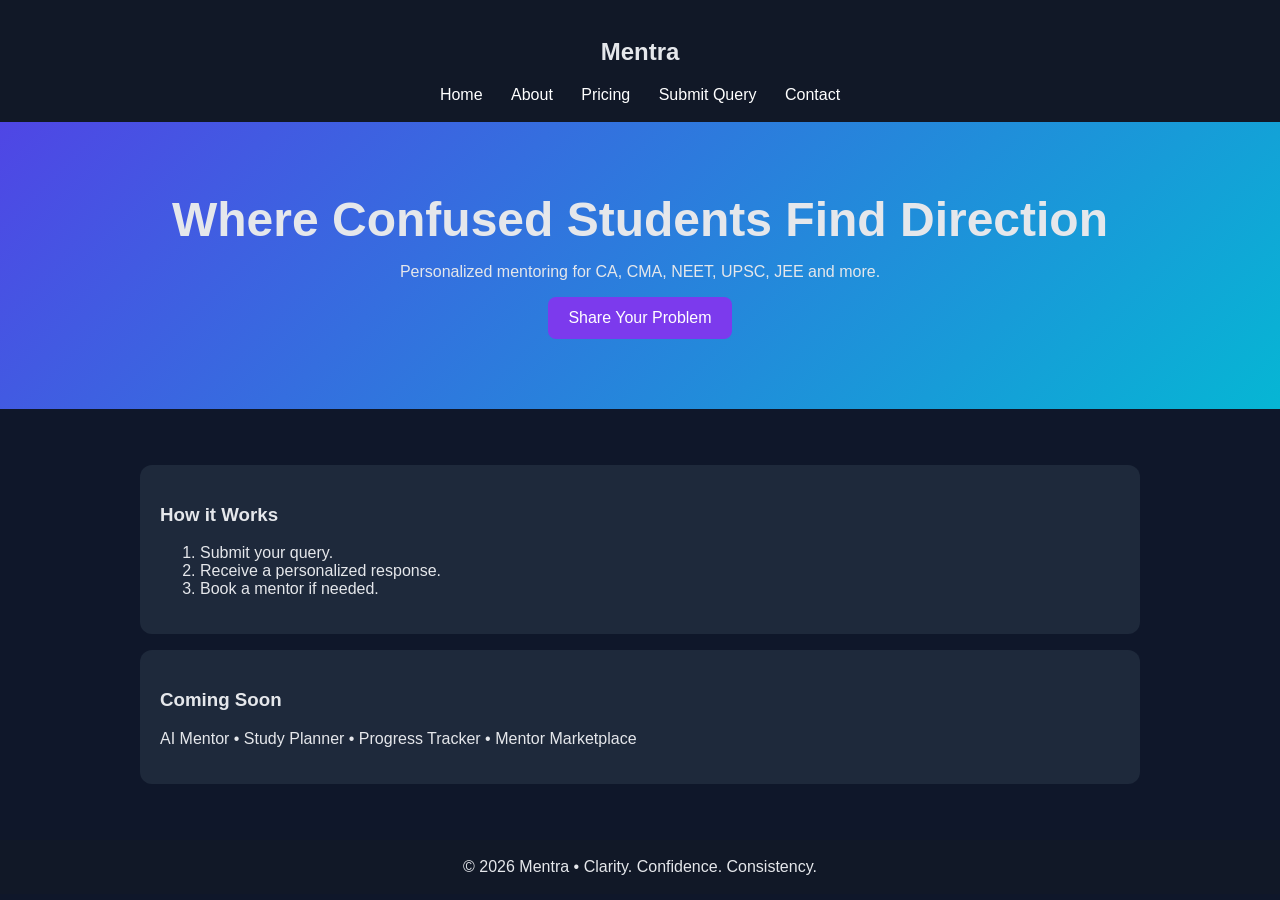
==== index.html @ 52a35243 "Add files via upload" ====
<!DOCTYPE html><html><head><meta charset='utf-8'>
<meta name='viewport' content='width=device-width,initial-scale=1'>
<title>Mentra</title><link rel='stylesheet' href='style.css'></head>
<body>
<header><h2>Mentra</h2>
<nav>
<a href='index.html'>Home</a>
<a href='about.html'>About</a>
<a href='pricing.html'>Pricing</a>
<a href='query.html'>Submit Query</a>
<a href='contact.html'>Contact</a>
</nav></header>

<section class='hero'>
<h1>Where Confused Students Find Direction</h1>
<p>Personalized mentoring for CA, CMA, NEET, UPSC, JEE and more.</p>
<a class='btn' href='query.html'>Share Your Problem</a>
</section>
<div class='container'>
<div class='card'><h3>How it Works</h3><ol>
<li>Submit your query.</li>
<li>Receive a personalized response.</li>
<li>Book a mentor if needed.</li>
</ol></div>
<div class='card'><h3>Coming Soon</h3>
<p>AI Mentor • Study Planner • Progress Tracker • Mentor Marketplace</p>
</div></div>

<footer>© 2026 Mentra • Clarity. Confidence. Consistency.</footer>
</body></html>
---- style.css ----
body{margin:0;font-family:Arial,sans-serif;background:#0f172a;color:#e5e7eb}
header,footer{background:#111827;padding:18px;text-align:center}
nav a{color:#fff;margin:0 12px;text-decoration:none}
.hero{padding:70px 20px;text-align:center;background:linear-gradient(135deg,#4f46e5,#06b6d4)}
.hero h1{font-size:48px;margin:0}
.container{max-width:1000px;margin:auto;padding:40px 20px}
.card{background:#1e293b;padding:20px;border-radius:12px;margin:16px 0}
.btn{display:inline-block;background:#7c3aed;color:#fff;padding:12px 20px;text-decoration:none;border-radius:8px}
input,textarea,select{width:100%;padding:10px;margin:8px 0;border-radius:8px;border:1px solid #555}
button{padding:12px 20px;background:#7c3aed;color:#fff;border:none;border-radius:8px}
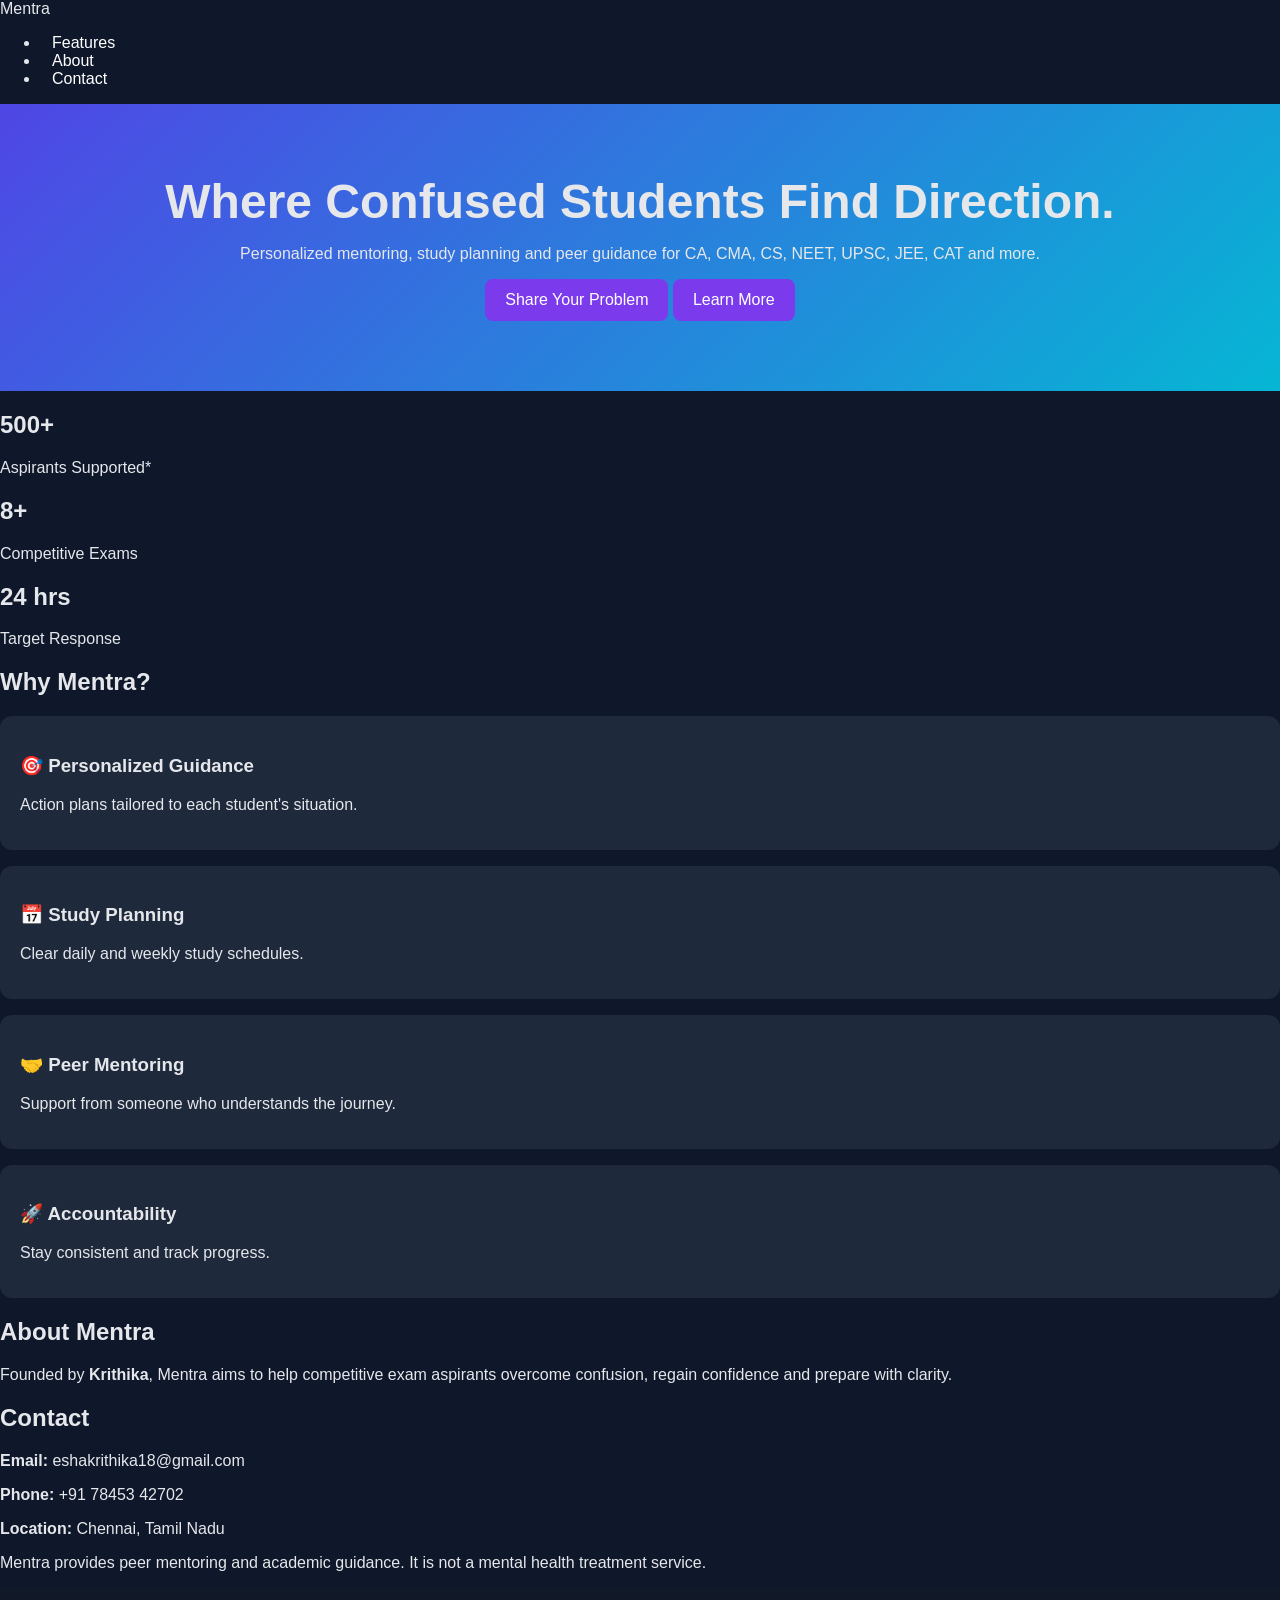
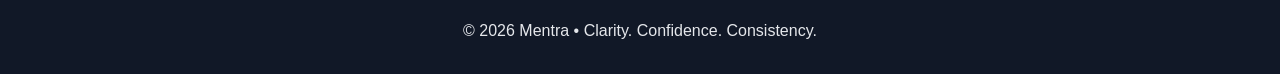
==== commit 708d41c4: "Update index.html" ====
--- a/index.html
+++ b/index.html
@@ -1,30 +1,64 @@
-<!DOCTYPE html><html><head><meta charset='utf-8'>
-<meta name='viewport' content='width=device-width,initial-scale=1'>
-<title>Mentra</title><link rel='stylesheet' href='style.css'></head>
+<!DOCTYPE html>
+<html lang="en">
+<head>
+<meta charset="UTF-8">
+<meta name="viewport" content="width=device-width, initial-scale=1.0">
+<title>Mentra | Where Confused Students Find Direction</title>
+<link rel="stylesheet" href="style.css">
+<script defer src="script.js"></script>
+</head>
 <body>
-<header><h2>Mentra</h2>
-<nav>
-<a href='index.html'>Home</a>
-<a href='about.html'>About</a>
-<a href='pricing.html'>Pricing</a>
-<a href='query.html'>Submit Query</a>
-<a href='contact.html'>Contact</a>
-</nav></header>
 
-<section class='hero'>
-<h1>Where Confused Students Find Direction</h1>
-<p>Personalized mentoring for CA, CMA, NEET, UPSC, JEE and more.</p>
-<a class='btn' href='query.html'>Share Your Problem</a>
+<nav class="navbar">
+  <div class="logo">Mentra</div>
+  <ul>
+    <li><a href="#features">Features</a></li>
+    <li><a href="#about">About</a></li>
+    <li><a href="#contact">Contact</a></li>
+  </ul>
+</nav>
+
+<header class="hero">
+  <div class="hero-content">
+    <h1>Where <span>Confused Students</span> Find Direction.</h1>
+    <p>Personalized mentoring, study planning and peer guidance for CA, CMA, CS, NEET, UPSC, JEE, CAT and more.</p>
+    <a href="#contact" class="btn">Share Your Problem</a>
+    <a href="#about" class="btn secondary">Learn More</a>
+  </div>
+</header>
+
+<section class="stats">
+<div><h2>500+</h2><p>Aspirants Supported*</p></div>
+<div><h2>8+</h2><p>Competitive Exams</p></div>
+<div><h2>24 hrs</h2><p>Target Response</p></div>
 </section>
-<div class='container'>
-<div class='card'><h3>How it Works</h3><ol>
-<li>Submit your query.</li>
-<li>Receive a personalized response.</li>
-<li>Book a mentor if needed.</li>
-</ol></div>
-<div class='card'><h3>Coming Soon</h3>
-<p>AI Mentor • Study Planner • Progress Tracker • Mentor Marketplace</p>
-</div></div>
 
-<footer>© 2026 Mentra • Clarity. Confidence. Consistency.</footer>
-</body></html>+<section id="features">
+<h2>Why Mentra?</h2>
+<div class="cards">
+<div class="card"><h3>🎯 Personalized Guidance</h3><p>Action plans tailored to each student's situation.</p></div>
+<div class="card"><h3>📅 Study Planning</h3><p>Clear daily and weekly study schedules.</p></div>
+<div class="card"><h3>🤝 Peer Mentoring</h3><p>Support from someone who understands the journey.</p></div>
+<div class="card"><h3>🚀 Accountability</h3><p>Stay consistent and track progress.</p></div>
+</div>
+</section>
+
+<section id="about">
+<h2>About Mentra</h2>
+<p>Founded by <strong>Krithika</strong>, Mentra aims to help competitive exam aspirants overcome confusion, regain confidence and prepare with clarity.</p>
+</section>
+
+<section id="contact">
+<h2>Contact</h2>
+<p><strong>Email:</strong> eshakrithika18@gmail.com</p>
+<p><strong>Phone:</strong> +91 78453 42702</p>
+<p><strong>Location:</strong> Chennai, Tamil Nadu</p>
+<p class="note">Mentra provides peer mentoring and academic guidance. It is not a mental health treatment service.</p>
+</section>
+
+<footer>
+<p>© 2026 Mentra • Clarity. Confidence. Consistency.</p>
+</footer>
+
+</body>
+</html>
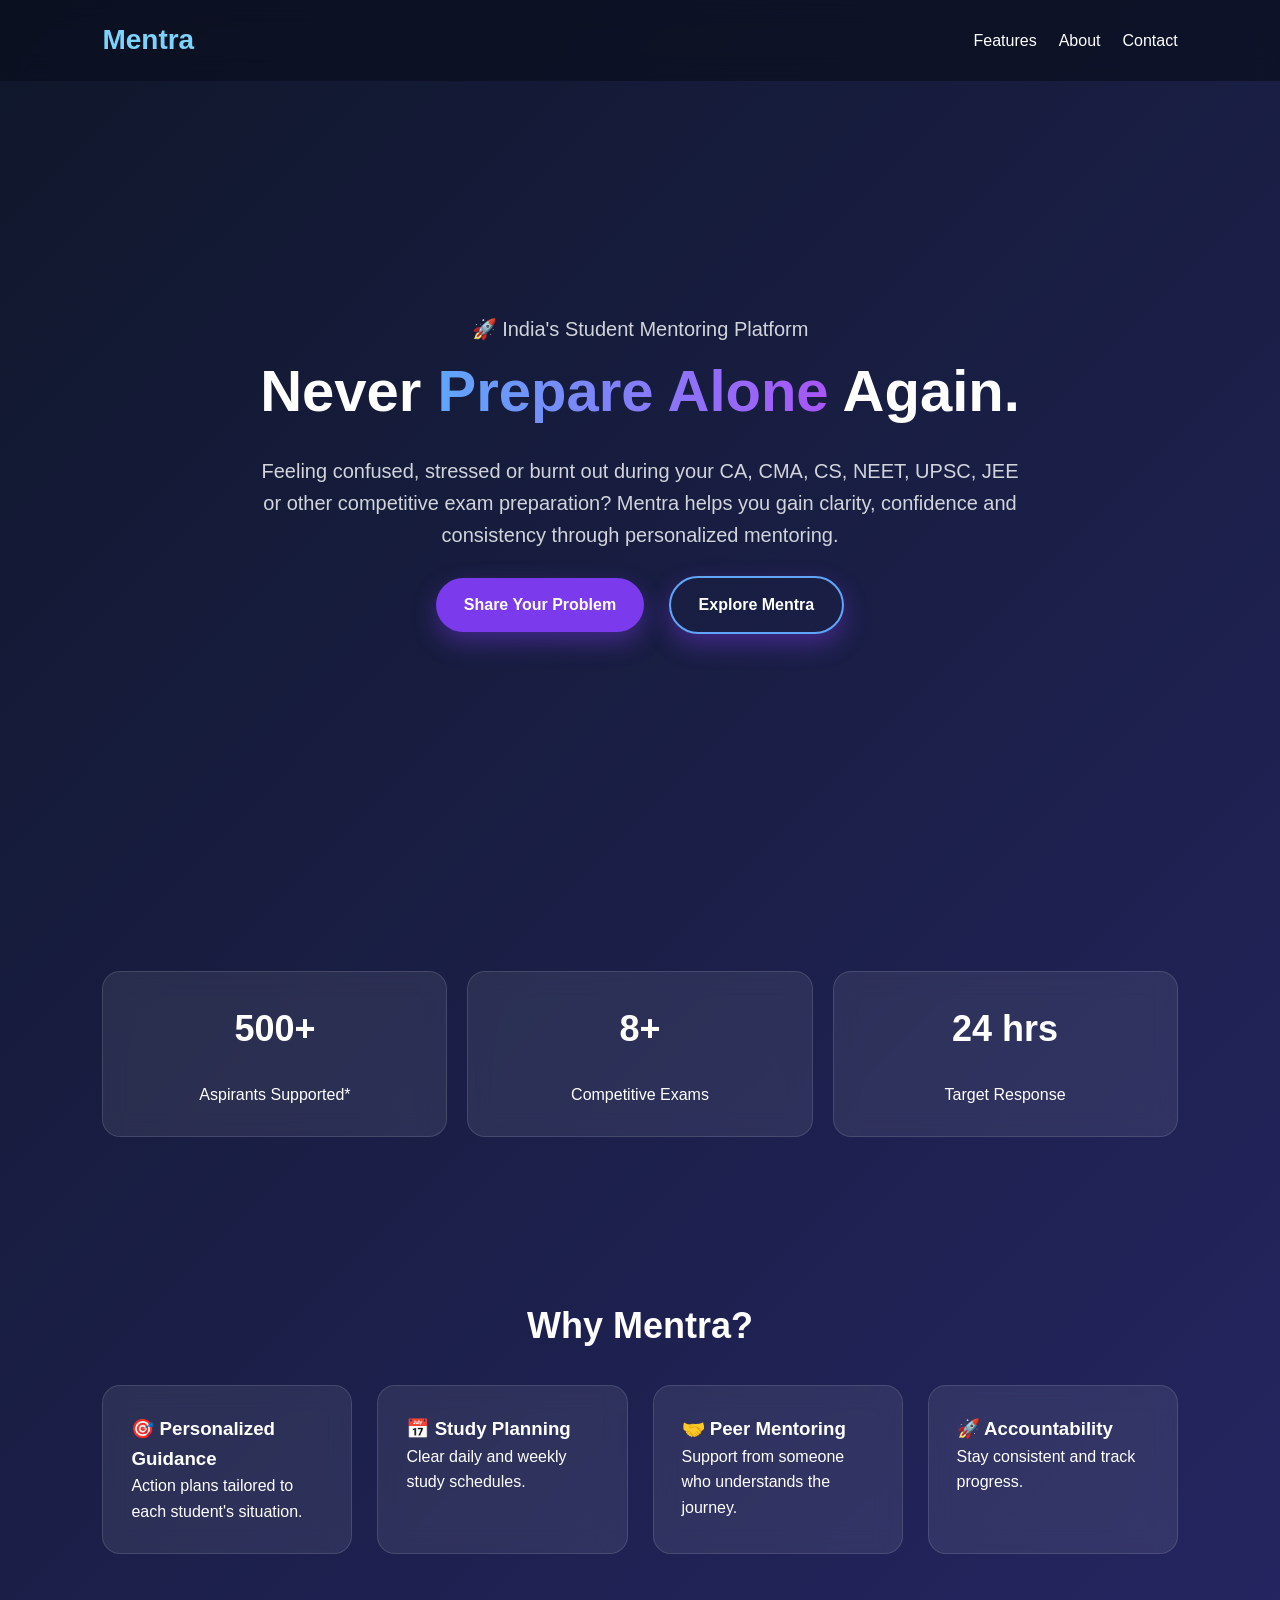
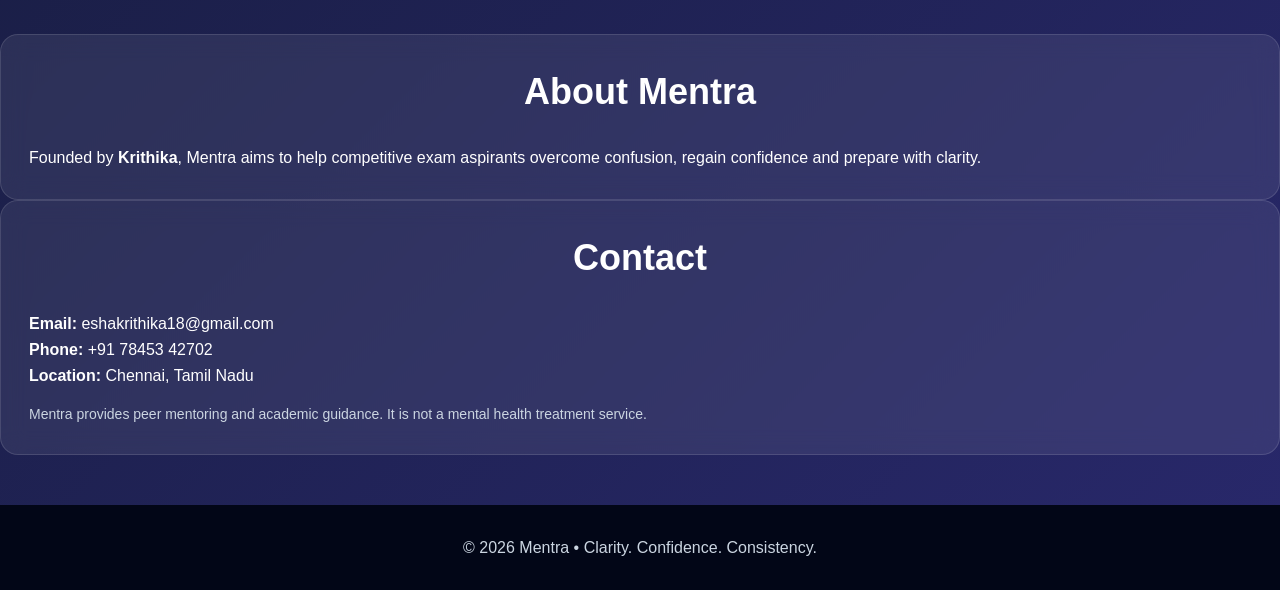
==== commit 914733aa: "Update index.html" ====
--- a/index.html
+++ b/index.html
@@ -19,12 +19,35 @@
 </nav>
 
 <header class="hero">
-  <div class="hero-content">
-    <h1>Where <span>Confused Students</span> Find Direction.</h1>
-    <p>Personalized mentoring, study planning and peer guidance for CA, CMA, CS, NEET, UPSC, JEE, CAT and more.</p>
-    <a href="#contact" class="btn">Share Your Problem</a>
-    <a href="#about" class="btn secondary">Learn More</a>
-  </div>
+
+<div class="hero-content">
+
+<p class="tagline">🚀 India's Student Mentoring Platform</p>
+
+<h1>
+Never <span>Prepare Alone</span> Again.
+</h1>
+
+<p class="subtitle">
+Feeling confused, stressed or burnt out during your CA, CMA, CS, NEET, UPSC, JEE or other competitive exam preparation?
+
+Mentra helps you gain clarity, confidence and consistency through personalized mentoring.
+</p>
+
+<div class="hero-buttons">
+
+<a href="#contact" class="btn">
+Share Your Problem
+</a>
+
+<a href="#features" class="btn secondary">
+Explore Mentra
+</a>
+
+</div>
+
+</div>
+
 </header>
 
 <section class="stats">
--- a/style.css
+++ b/style.css
@@ -1,11 +1,89 @@
-
-body{margin:0;font-family:Arial,sans-serif;background:#0f172a;color:#e5e7eb}
-header,footer{background:#111827;padding:18px;text-align:center}
-nav a{color:#fff;margin:0 12px;text-decoration:none}
-.hero{padding:70px 20px;text-align:center;background:linear-gradient(135deg,#4f46e5,#06b6d4)}
-.hero h1{font-size:48px;margin:0}
-.container{max-width:1000px;margin:auto;padding:40px 20px}
-.card{background:#1e293b;padding:20px;border-radius:12px;margin:16px 0}
-.btn{display:inline-block;background:#7c3aed;color:#fff;padding:12px 20px;text-decoration:none;border-radius:8px}
-input,textarea,select{width:100%;padding:10px;margin:8px 0;border-radius:8px;border:1px solid #555}
-button{padding:12px 20px;background:#7c3aed;color:#fff;border:none;border-radius:8px}
+*{margin:0;padding:0;box-sizing:border-box}
+html{scroll-behavior:smooth}
+body{
+font-family:Arial,Helvetica,sans-serif;
+background:linear-gradient(-45deg,#0f172a,#1e3a8a,#312e81,#0f172a);
+background-size:400% 400%;
+animation:bg 12s ease infinite;
+color:#fff;
+line-height:1.6;
+}
+@keyframes bg{
+0%{background-position:0% 50%}
+50%{background-position:100% 50%}
+100%{background-position:0% 50%}
+}
+.navbar{
+position:sticky;top:0;
+display:flex;justify-content:space-between;align-items:center;
+padding:18px 8%;
+background:rgba(10,15,30,.7);
+backdrop-filter:blur(12px);
+z-index:1000;
+}
+.logo{font-size:28px;font-weight:bold;color:#7dd3fc}
+.navbar ul{display:flex;gap:22px;list-style:none}
+.navbar a{color:#fff;text-decoration:none;transition:.3s}
+.navbar a:hover{color:#7dd3fc}
+.hero{
+min-height:90vh;
+display:flex;align-items:center;justify-content:center;
+text-align:center;padding:40px 8%;
+}
+.hero h1{font-size:58px;margin-bottom:18px}
+.hero h1 span{
+background:linear-gradient(90deg,#60a5fa,#a855f7);
+-webkit-background-clip:text;
+-webkit-text-fill-color:transparent;
+}
+.hero p{max-width:760px;margin:auto;font-size:20px;color:#d1d5db}
+.btn{
+display:inline-block;
+margin:25px 10px;
+padding:14px 28px;
+border-radius:50px;
+text-decoration:none;
+font-weight:bold;
+background:#7c3aed;
+color:white;
+transition:.35s;
+box-shadow:0 10px 25px rgba(124,58,237,.4)
+}
+.secondary{background:transparent;border:2px solid #60a5fa}
+.btn:hover{transform:translateY(-4px) scale(1.04)}
+section{padding:80px 8%}
+.stats{
+display:grid;
+grid-template-columns:repeat(auto-fit,minmax(180px,1fr));
+gap:20px;
+text-align:center;
+}
+.stats div,.card,#about,#contact{
+background:rgba(255,255,255,.08);
+border:1px solid rgba(255,255,255,.12);
+backdrop-filter:blur(12px);
+border-radius:18px;
+padding:28px;
+transition:.35s;
+}
+.stats div:hover,.card:hover{transform:translateY(-8px)}
+.cards{
+display:grid;
+grid-template-columns:repeat(auto-fit,minmax(250px,1fr));
+gap:25px;
+margin-top:30px;
+}
+h2{text-align:center;margin-bottom:25px;font-size:36px}
+footer{
+padding:30px;
+text-align:center;
+background:#020617;
+margin-top:50px;
+color:#cbd5e1;
+}
+.note{margin-top:15px;color:#cbd5e1;font-size:14px}
+@media(max-width:768px){
+.hero h1{font-size:40px}
+.navbar{flex-direction:column;gap:12px}
+.navbar ul{flex-wrap:wrap;justify-content:center}
+}
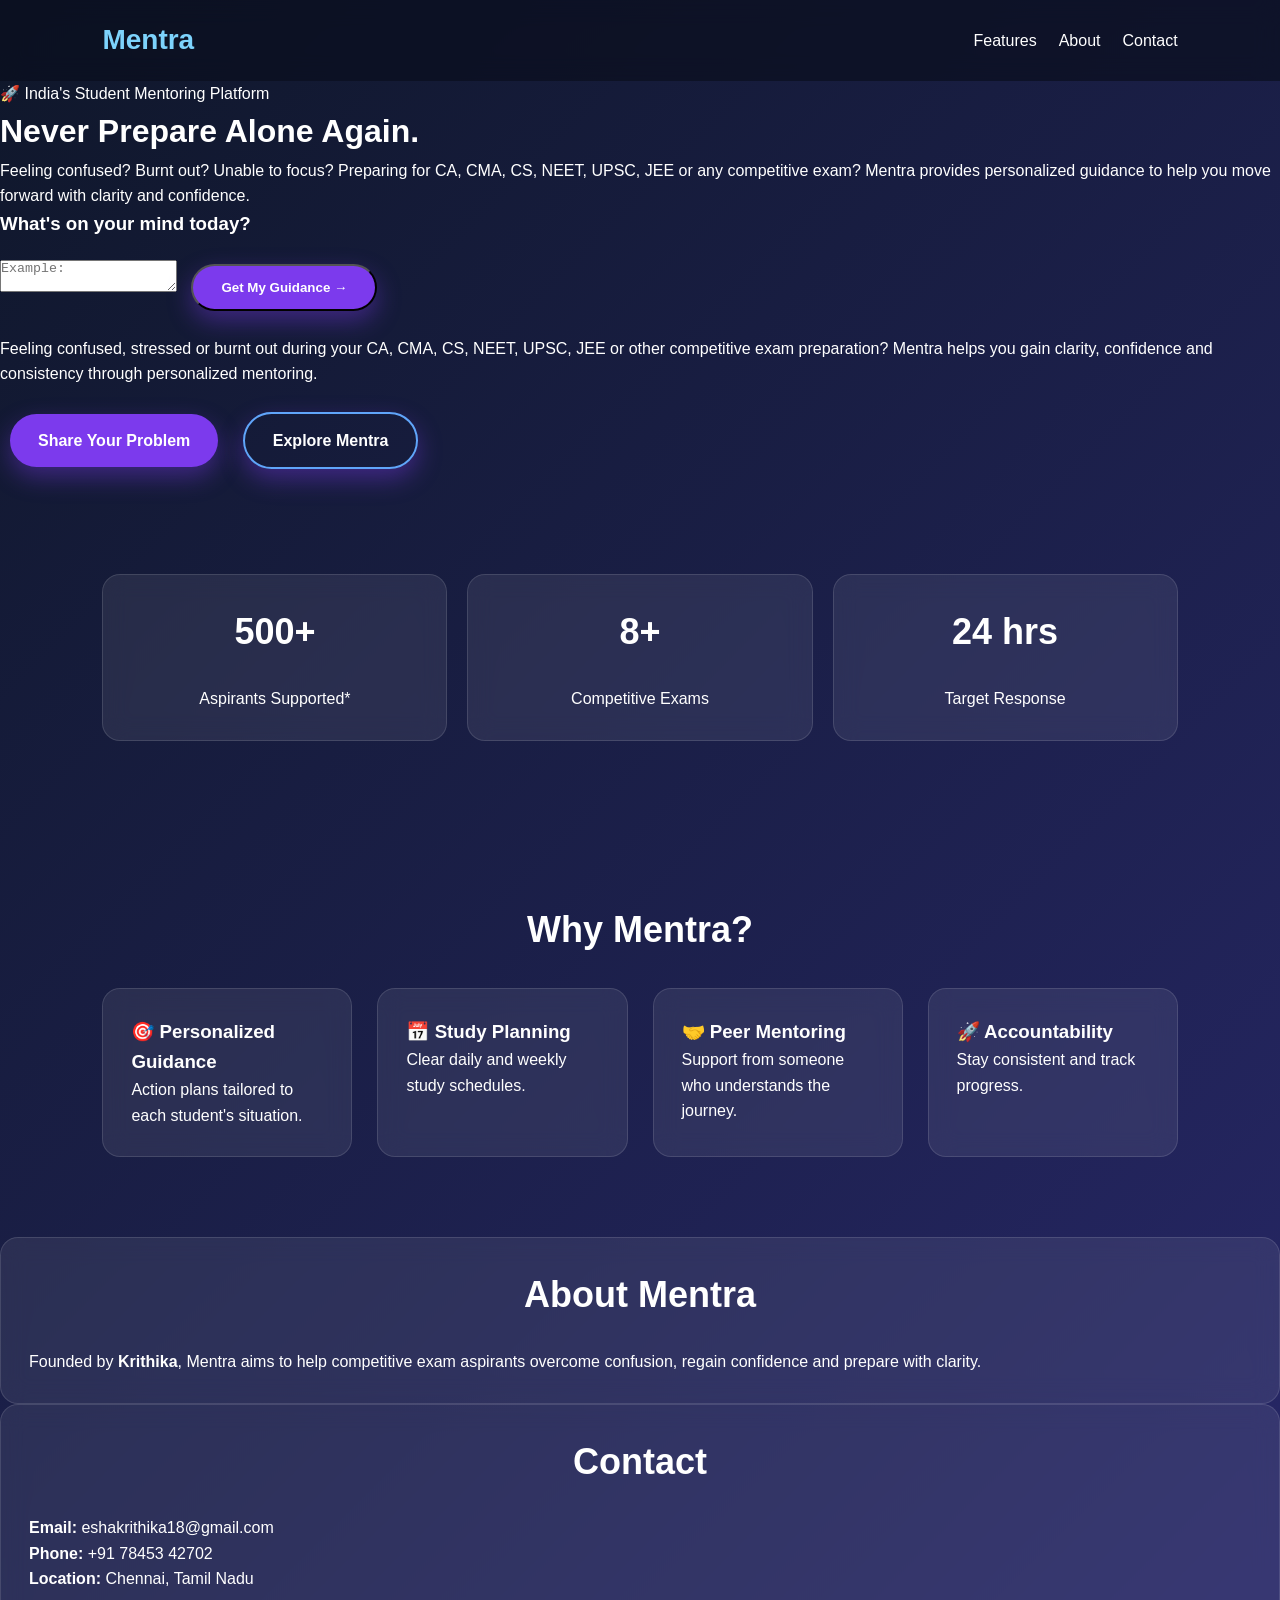
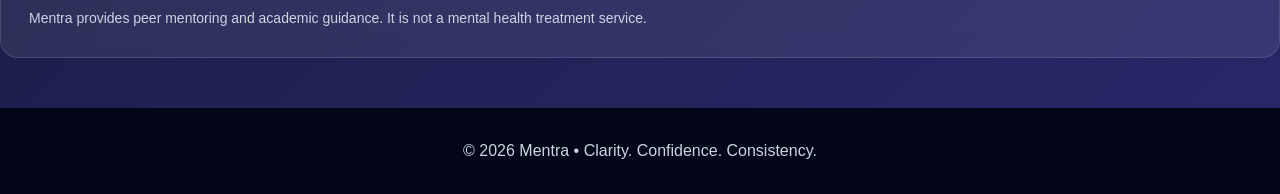
==== commit 89730bb3: "Update index.html" ====
--- a/index.html
+++ b/index.html
@@ -18,14 +18,54 @@
   </ul>
 </nav>
 
-<header class="hero">
-
 <div class="hero-content">
 
-<p class="tagline">🚀 India's Student Mentoring Platform</p>
+<p class="small-title">
+🚀 India's Student Mentoring Platform
+</p>
 
 <h1>
 Never <span>Prepare Alone</span> Again.
+</h1>
+
+<p class="hero-text">
+
+Feeling confused?
+
+Burnt out?
+
+Unable to focus?
+
+Preparing for CA, CMA, CS, NEET, UPSC, JEE or any competitive exam?
+
+Mentra provides personalized guidance to help you move forward with clarity and confidence.
+
+</p>
+
+<div class="query-box">
+
+<h3>What's on your mind today?</h3>
+
+<textarea placeholder="Example:
+
+I'm preparing for CA Inter.
+
+I failed my previous attempt.
+
+I'm unable to stay consistent and don't know whether to attempt September or January.
+
+Describe your situation here..."></textarea>
+
+<button class="btn">
+
+Get My Guidance →
+
+</button>
+
+</div>
+
+</div>
+
 </h1>
 
 <p class="subtitle">
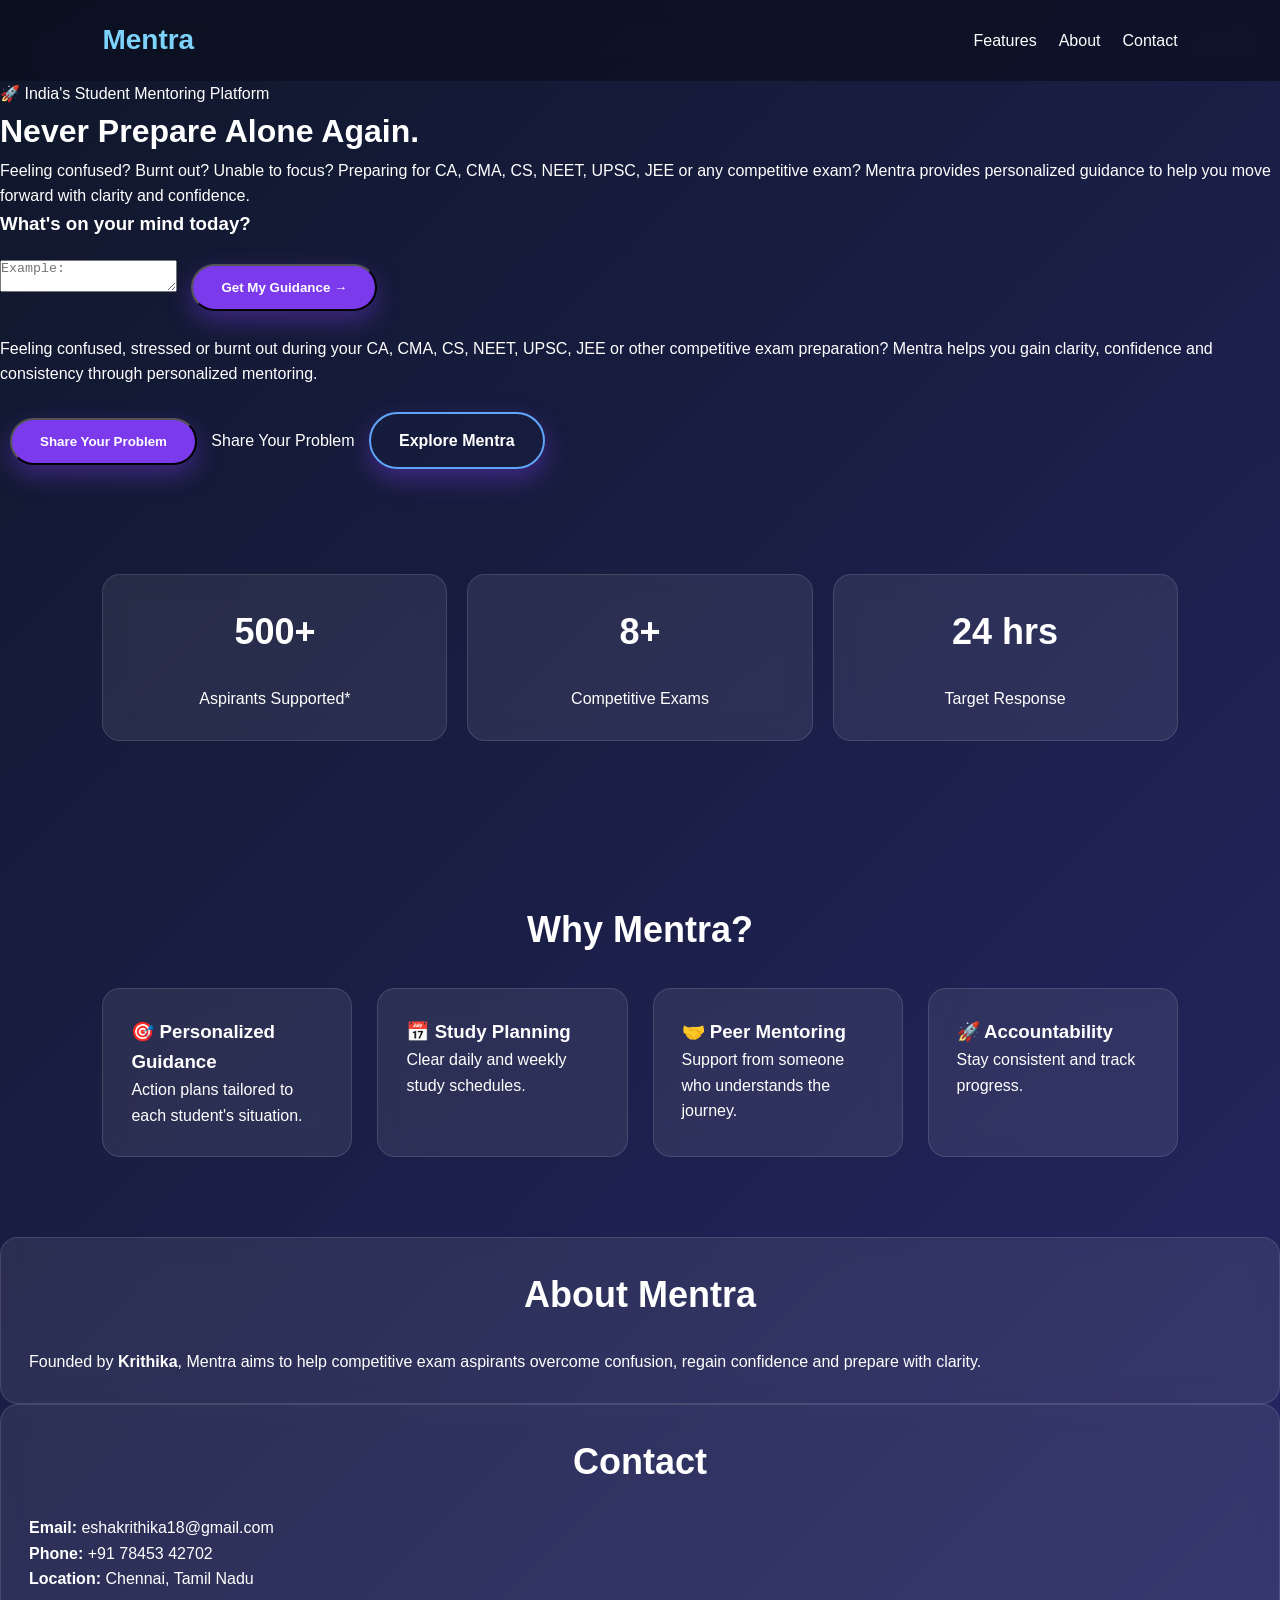
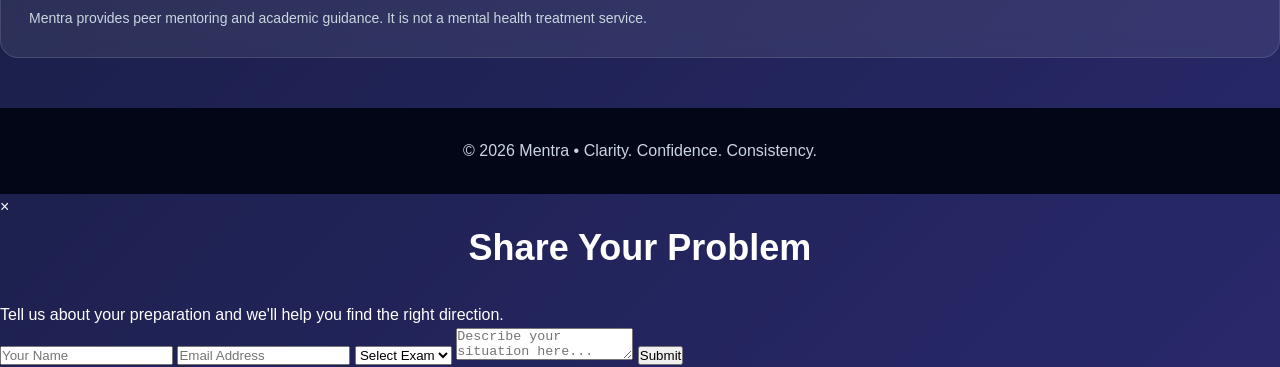
==== commit 07bdfcae: "Update index.html" ====
--- a/index.html
+++ b/index.html
@@ -76,7 +76,9 @@
 
 <div class="hero-buttons">
 
-<a href="#contact" class="btn">
+<button class="btn" onclick="openPopup()">
+    Share Your Problem
+</button>
 Share Your Problem
 </a>
 
@@ -122,6 +124,42 @@
 <footer>
 <p>© 2026 Mentra • Clarity. Confidence. Consistency.</p>
 </footer>
+<div id="popup" class="popup">
 
+  <div class="popup-content">
+
+    <span class="close" onclick="closePopup()">&times;</span>
+
+    <h2>Share Your Problem</h2>
+
+    <p>
+      Tell us about your preparation and we'll help you find the right direction.
+    </p>
+
+    <input type="text" placeholder="Your Name">
+
+    <input type="email" placeholder="Email Address">
+
+    <select>
+      <option>Select Exam</option>
+      <option>CA</option>
+      <option>CMA</option>
+      <option>CS</option>
+      <option>NEET</option>
+      <option>UPSC</option>
+      <option>JEE</option>
+      <option>CAT</option>
+      <option>Other</option>
+    </select>
+
+    <textarea placeholder="Describe your situation here..."></textarea>
+
+    <button class="submit-btn">
+      Submit
+    </button>
+
+  </div>
+
+</div>
 </body>
 </html>
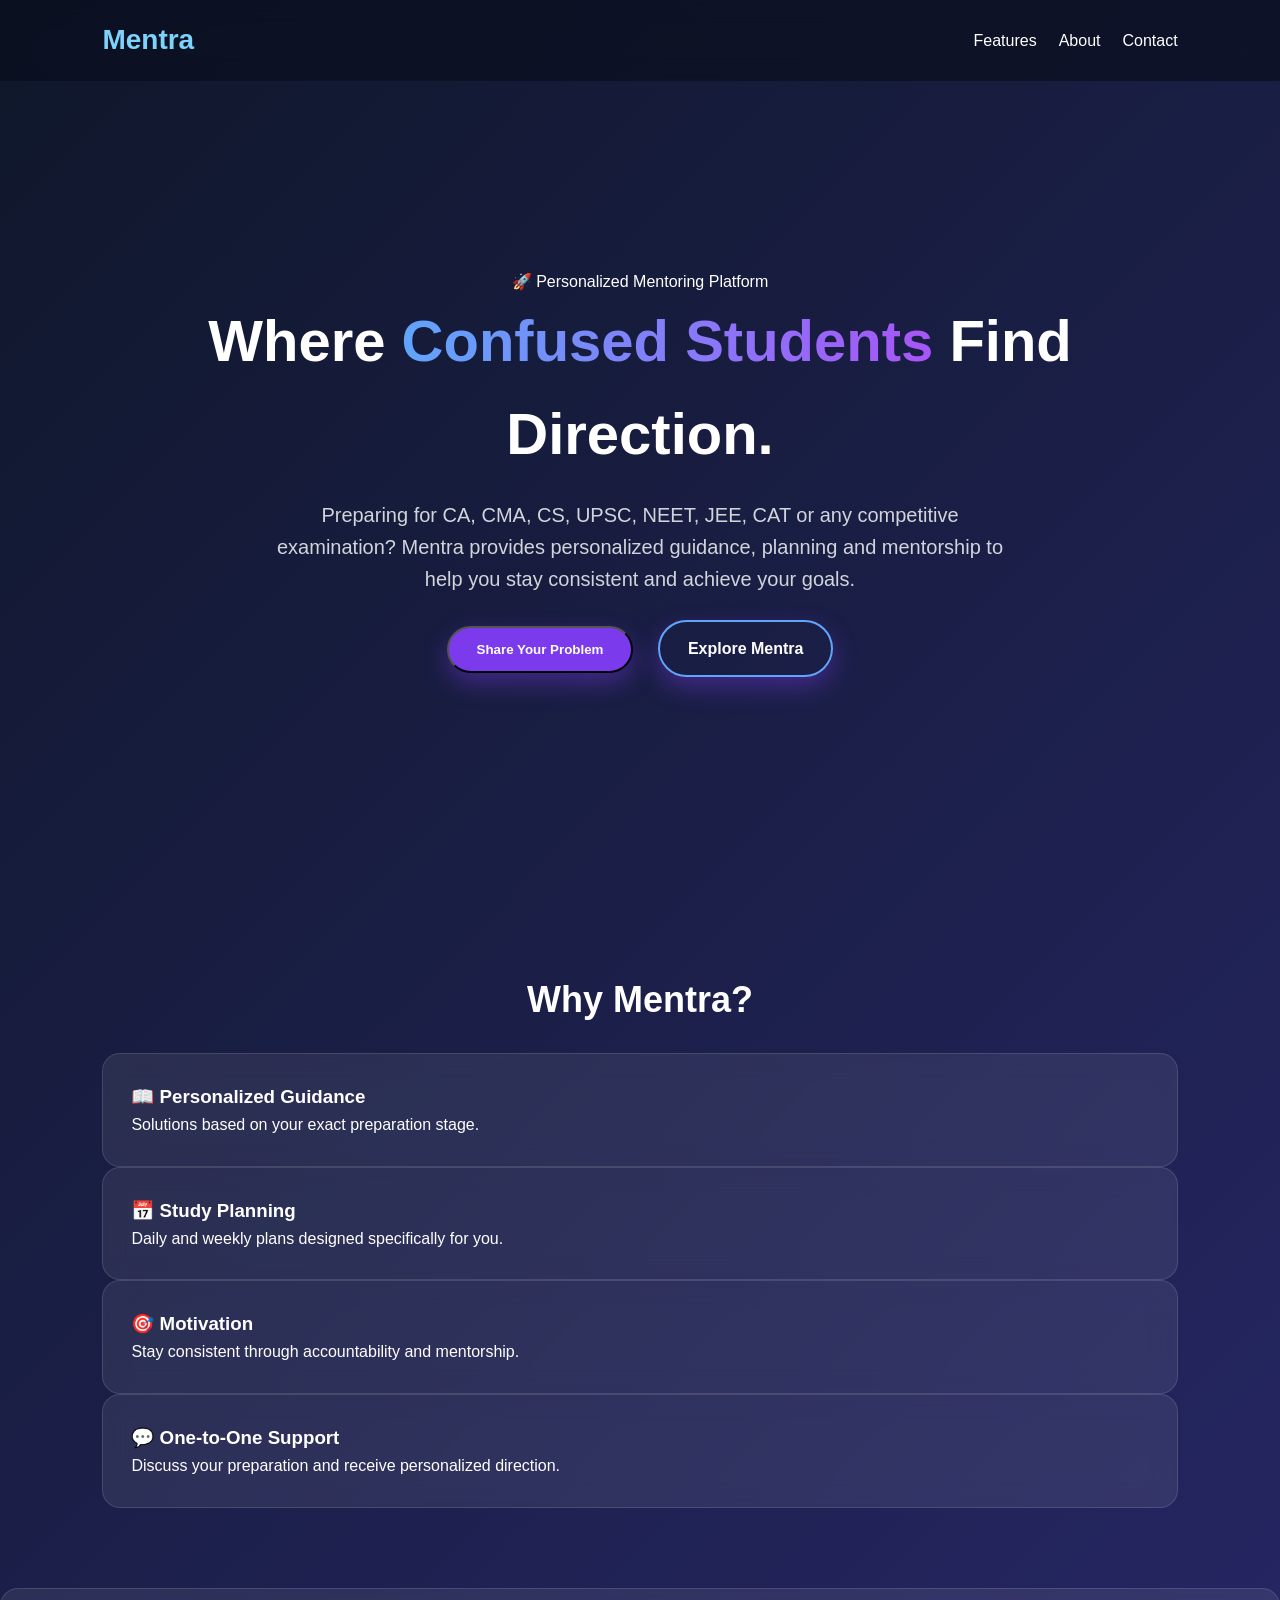
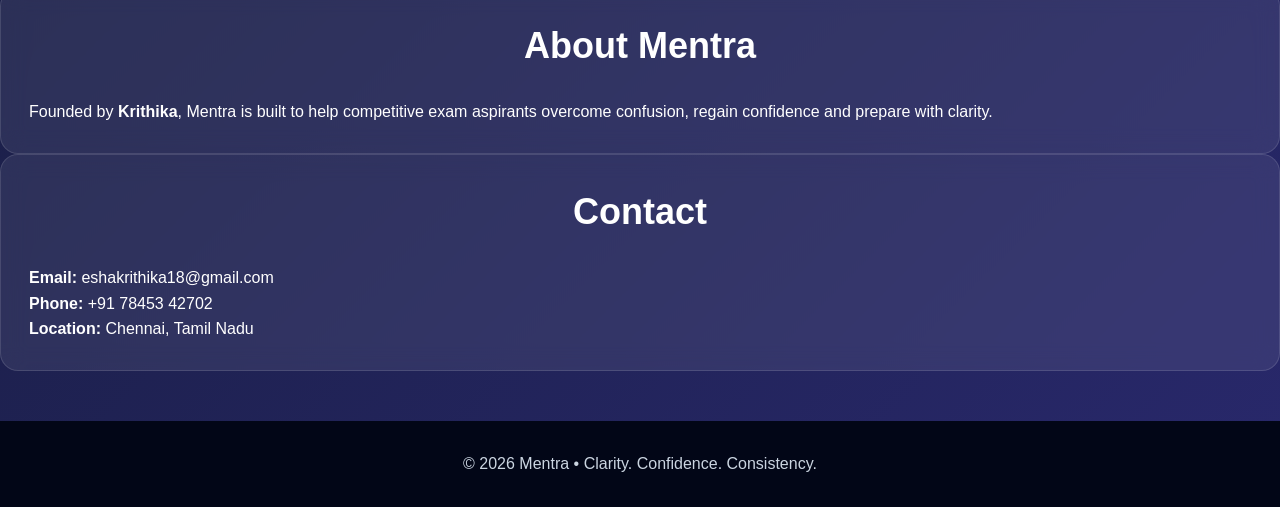
==== commit 86ab5709: "Update index.html" ====
--- a/index.html
+++ b/index.html
@@ -1,165 +1,223 @@
 <!DOCTYPE html>
 <html lang="en">
+
 <head>
-<meta charset="UTF-8">
-<meta name="viewport" content="width=device-width, initial-scale=1.0">
-<title>Mentra | Where Confused Students Find Direction</title>
-<link rel="stylesheet" href="style.css">
-<script defer src="script.js"></script>
+    <meta charset="UTF-8">
+    <meta name="viewport" content="width=device-width, initial-scale=1.0">
+    <title>Mentra | Where Confused Students Find Direction</title>
+
+    <link rel="stylesheet" href="style.css">
+
+    <script defer src="script.js"></script>
+
 </head>
+
 <body>
 
 <nav class="navbar">
-  <div class="logo">Mentra</div>
-  <ul>
-    <li><a href="#features">Features</a></li>
-    <li><a href="#about">About</a></li>
-    <li><a href="#contact">Contact</a></li>
-  </ul>
+
+    <div class="logo">
+        Mentra
+    </div>
+
+    <ul>
+
+        <li><a href="#features">Features</a></li>
+
+        <li><a href="#about">About</a></li>
+
+        <li><a href="#contact">Contact</a></li>
+
+    </ul>
+
 </nav>
 
+<header class="hero">
+
 <div class="hero-content">
 
-<p class="small-title">
-🚀 India's Student Mentoring Platform
-</p>
+<div class="hero-badge">
+
+🚀 Personalized Mentoring Platform
+
+</div>
 
 <h1>
-Never <span>Prepare Alone</span> Again.
+
+Where <span>Confused Students</span>
+
+Find Direction.
+
 </h1>
 
-<p class="hero-text">
-
-Feeling confused?
-
-Burnt out?
-
-Unable to focus?
-
-Preparing for CA, CMA, CS, NEET, UPSC, JEE or any competitive exam?
-
-Mentra provides personalized guidance to help you move forward with clarity and confidence.
-
-</p>
-
-<div class="query-box">
-
-<h3>What's on your mind today?</h3>
-
-<textarea placeholder="Example:
-
-I'm preparing for CA Inter.
-
-I failed my previous attempt.
-
-I'm unable to stay consistent and don't know whether to attempt September or January.
-
-Describe your situation here..."></textarea>
-
-<button class="btn">
-
-Get My Guidance →
+<p class="hero-description">
+
+Preparing for CA, CMA, CS, UPSC, NEET, JEE, CAT or any competitive examination?
+
+Mentra provides personalized guidance, planning and mentorship to help you stay consistent and achieve your goals.
+
+</p>
+
+<div class="hero-buttons">
+
+<button class="btn" onclick="openPopup()">
+
+Share Your Problem
 
 </button>
 
-</div>
-
-</div>
-
-</h1>
-
-<p class="subtitle">
-Feeling confused, stressed or burnt out during your CA, CMA, CS, NEET, UPSC, JEE or other competitive exam preparation?
-
-Mentra helps you gain clarity, confidence and consistency through personalized mentoring.
-</p>
-
-<div class="hero-buttons">
-
-<button class="btn" onclick="openPopup()">
-    Share Your Problem
+<a href="#features" class="btn secondary">
+
+Explore Mentra
+
+</a>
+
+</div>
+
+</div>
+
+</header>
+
+<section id="features" class="features">
+
+<h2>Why Mentra?</h2>
+
+<div class="feature-grid">
+
+<div class="card">
+
+<h3>📖 Personalized Guidance</h3>
+
+<p>Solutions based on your exact preparation stage.</p>
+
+</div>
+
+<div class="card">
+
+<h3>📅 Study Planning</h3>
+
+<p>Daily and weekly plans designed specifically for you.</p>
+
+</div>
+
+<div class="card">
+
+<h3>🎯 Motivation</h3>
+
+<p>Stay consistent through accountability and mentorship.</p>
+
+</div>
+
+<div class="card">
+
+<h3>💬 One-to-One Support</h3>
+
+<p>Discuss your preparation and receive personalized direction.</p>
+
+</div>
+
+</div>
+
+</section>
+
+<section id="about">
+
+<h2>About Mentra</h2>
+
+<p>
+
+Founded by <strong>Krithika</strong>, Mentra is built to help competitive exam aspirants overcome confusion, regain confidence and prepare with clarity.
+
+</p>
+
+</section>
+
+<section id="contact">
+
+<h2>Contact</h2>
+
+<p><strong>Email:</strong> eshakrithika18@gmail.com</p>
+
+<p><strong>Phone:</strong> +91 78453 42702</p>
+
+<p><strong>Location:</strong> Chennai, Tamil Nadu</p>
+
+</section>
+
+<footer>
+
+<p>
+
+© 2026 Mentra • Clarity. Confidence. Consistency.
+
+</p>
+
+</footer>
+
+<!-- POPUP -->
+
+<div id="popup" class="popup">
+
+<div class="popup-content">
+
+<span class="close" onclick="closePopup()">
+
+&times;
+
+</span>
+
+<h2>
+
+Share Your Problem
+
+</h2>
+
+<p>
+
+Tell us about your preparation.
+
+The more details you provide, the better guidance we can offer.
+
+</p>
+
+<input type="text" placeholder="Your Name">
+
+<input type="email" placeholder="Email Address">
+
+<select>
+
+<option>Select Examination</option>
+
+<option>CA</option>
+
+<option>CMA</option>
+
+<option>CS</option>
+
+<option>NEET</option>
+
+<option>UPSC</option>
+
+<option>JEE</option>
+
+<option>CAT</option>
+
+<option>Other</option>
+
+</select>
+
+<textarea placeholder="Describe your problem here..."></textarea>
+
+<button class="submit-btn">
+
+Submit
+
 </button>
-Share Your Problem
-</a>
-
-<a href="#features" class="btn secondary">
-Explore Mentra
-</a>
-
-</div>
-
-</div>
-
-</header>
-
-<section class="stats">
-<div><h2>500+</h2><p>Aspirants Supported*</p></div>
-<div><h2>8+</h2><p>Competitive Exams</p></div>
-<div><h2>24 hrs</h2><p>Target Response</p></div>
-</section>
-
-<section id="features">
-<h2>Why Mentra?</h2>
-<div class="cards">
-<div class="card"><h3>🎯 Personalized Guidance</h3><p>Action plans tailored to each student's situation.</p></div>
-<div class="card"><h3>📅 Study Planning</h3><p>Clear daily and weekly study schedules.</p></div>
-<div class="card"><h3>🤝 Peer Mentoring</h3><p>Support from someone who understands the journey.</p></div>
-<div class="card"><h3>🚀 Accountability</h3><p>Stay consistent and track progress.</p></div>
-</div>
-</section>
-
-<section id="about">
-<h2>About Mentra</h2>
-<p>Founded by <strong>Krithika</strong>, Mentra aims to help competitive exam aspirants overcome confusion, regain confidence and prepare with clarity.</p>
-</section>
-
-<section id="contact">
-<h2>Contact</h2>
-<p><strong>Email:</strong> eshakrithika18@gmail.com</p>
-<p><strong>Phone:</strong> +91 78453 42702</p>
-<p><strong>Location:</strong> Chennai, Tamil Nadu</p>
-<p class="note">Mentra provides peer mentoring and academic guidance. It is not a mental health treatment service.</p>
-</section>
-
-<footer>
-<p>© 2026 Mentra • Clarity. Confidence. Consistency.</p>
-</footer>
-<div id="popup" class="popup">
-
-  <div class="popup-content">
-
-    <span class="close" onclick="closePopup()">&times;</span>
-
-    <h2>Share Your Problem</h2>
-
-    <p>
-      Tell us about your preparation and we'll help you find the right direction.
-    </p>
-
-    <input type="text" placeholder="Your Name">
-
-    <input type="email" placeholder="Email Address">
-
-    <select>
-      <option>Select Exam</option>
-      <option>CA</option>
-      <option>CMA</option>
-      <option>CS</option>
-      <option>NEET</option>
-      <option>UPSC</option>
-      <option>JEE</option>
-      <option>CAT</option>
-      <option>Other</option>
-    </select>
-
-    <textarea placeholder="Describe your situation here..."></textarea>
-
-    <button class="submit-btn">
-      Submit
-    </button>
-
-  </div>
-
-</div>
+
+</div>
+
+</div>
+
 </body>
+
 </html>
--- a/style.css
+++ b/style.css
@@ -87,3 +87,100 @@
 .navbar{flex-direction:column;gap:12px}
 .navbar ul{flex-wrap:wrap;justify-content:center}
 }
+/* ---------- POPUP ---------- */
+
+.popup{
+display:none;
+position:fixed;
+top:0;
+left:0;
+width:100%;
+height:100%;
+background:rgba(0,0,0,0.75);
+justify-content:center;
+align-items:center;
+z-index:9999;
+backdrop-filter:blur(6px);
+}
+
+.popup-content{
+background:#121826;
+width:650px;
+max-width:90%;
+padding:35px;
+border-radius:20px;
+box-shadow:0 15px 40px rgba(0,0,0,.5);
+animation:popup .35s ease;
+}
+
+.popup-content h2{
+margin-bottom:10px;
+font-size:32px;
+color:#fff;
+}
+
+.popup-content p{
+color:#b8c1cc;
+margin-bottom:20px;
+}
+
+.popup-content input,
+.popup-content select,
+.popup-content textarea{
+width:100%;
+padding:15px;
+margin-top:15px;
+background:#1d2636;
+border:none;
+border-radius:12px;
+color:white;
+font-size:16px;
+outline:none;
+}
+
+.popup-content textarea{
+height:180px;
+resize:none;
+}
+
+.popup-content input:focus,
+.popup-content textarea:focus,
+.popup-content select:focus{
+border:2px solid #7c3aed;
+}
+
+.submit-btn{
+margin-top:25px;
+width:100%;
+padding:16px;
+background:linear-gradient(90deg,#7c3aed,#4f46e5);
+border:none;
+border-radius:12px;
+font-size:18px;
+color:white;
+cursor:pointer;
+transition:.3s;
+}
+
+.submit-btn:hover{
+transform:translateY(-2px);
+box-shadow:0 8px 20px rgba(124,58,237,.4);
+}
+
+.close{
+float:right;
+font-size:32px;
+cursor:pointer;
+color:white;
+}
+
+@keyframes popup{
+from{
+opacity:0;
+transform:scale(.8);
+}
+to{
+opacity:1;
+transform:scale(1);
+}
+}
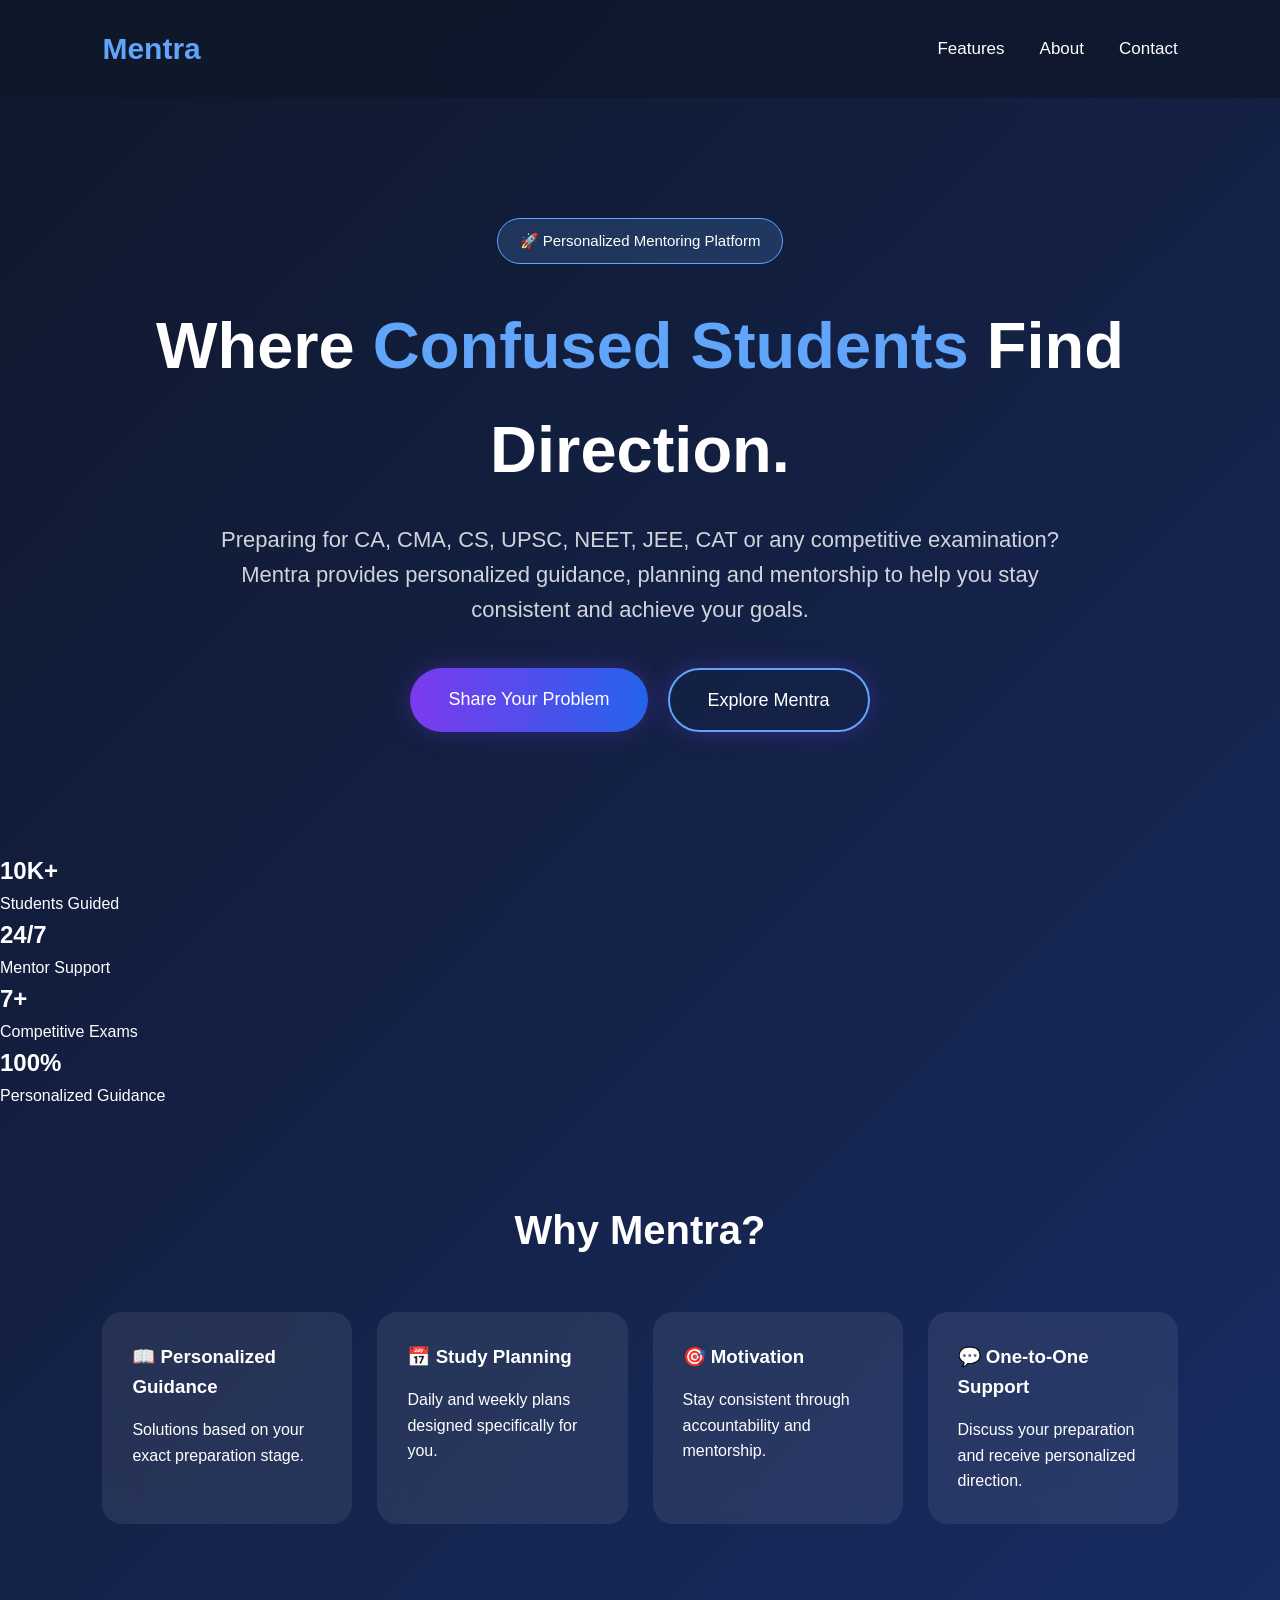
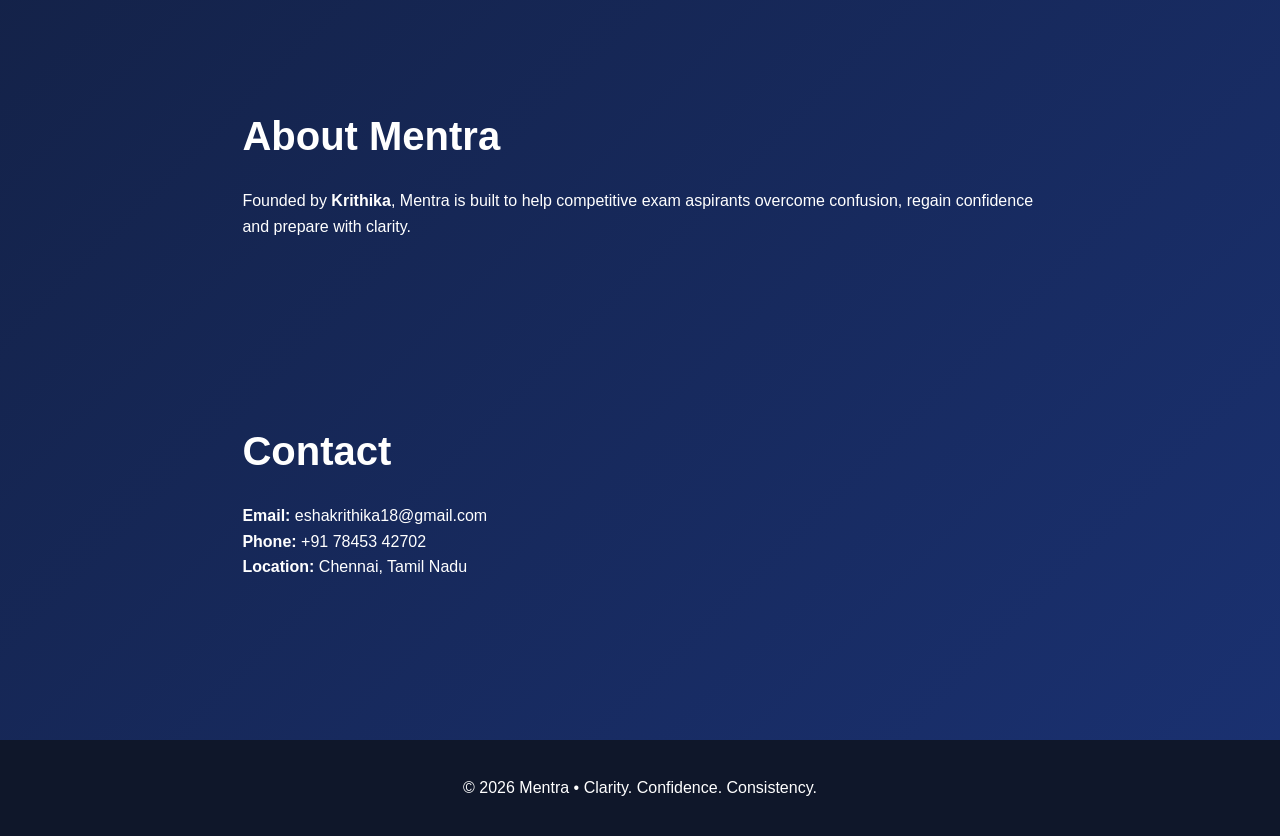
==== commit 8de7e208: "Update index.html" ====
--- a/index.html
+++ b/index.html
@@ -77,7 +77,29 @@
 </div>
 
 </header>
-
+<section class="stats">
+
+<div class="stat-card">
+<h2>10K+</h2>
+<p>Students Guided</p>
+</div>
+
+<div class="stat-card">
+<h2>24/7</h2>
+<p>Mentor Support</p>
+</div>
+
+<div class="stat-card">
+<h2>7+</h2>
+<p>Competitive Exams</p>
+</div>
+
+<div class="stat-card">
+<h2>100%</h2>
+<p>Personalized Guidance</p>
+</div>
+
+</section>
 <section id="features" class="features">
 
 <h2>Why Mentra?</h2>
--- a/style.css
+++ b/style.css
@@ -1,93 +1,179 @@
-*{margin:0;padding:0;box-sizing:border-box}
-html{scroll-behavior:smooth}
+*{
+margin:0;
+padding:0;
+box-sizing:border-box;
+}
+
+html{
+scroll-behavior:smooth;
+}
+
 body{
 font-family:Arial,Helvetica,sans-serif;
-background:linear-gradient(-45deg,#0f172a,#1e3a8a,#312e81,#0f172a);
+background:linear-gradient(135deg,#0f172a,#1e3a8a,#312e81,#0f172a);
 background-size:400% 400%;
-animation:bg 12s ease infinite;
+animation:bg 15s ease infinite;
 color:#fff;
 line-height:1.6;
 }
+
 @keyframes bg{
-0%{background-position:0% 50%}
-50%{background-position:100% 50%}
-100%{background-position:0% 50%}
-}
+0%{background-position:0% 50%;}
+50%{background-position:100% 50%;}
+100%{background-position:0% 50%;}
+}
+
 .navbar{
-position:sticky;top:0;
-display:flex;justify-content:space-between;align-items:center;
-padding:18px 8%;
-background:rgba(10,15,30,.7);
+display:flex;
+justify-content:space-between;
+align-items:center;
+padding:25px 8%;
+position:sticky;
+top:0;
+background:rgba(15,23,42,.75);
 backdrop-filter:blur(12px);
 z-index:1000;
 }
-.logo{font-size:28px;font-weight:bold;color:#7dd3fc}
-.navbar ul{display:flex;gap:22px;list-style:none}
-.navbar a{color:#fff;text-decoration:none;transition:.3s}
-.navbar a:hover{color:#7dd3fc}
+
+.logo{
+font-size:30px;
+font-weight:bold;
+color:#60a5fa;
+}
+
+.navbar ul{
+display:flex;
+list-style:none;
+gap:35px;
+}
+
+.navbar a{
+color:white;
+text-decoration:none;
+font-size:17px;
+transition:.3s;
+}
+
+.navbar a:hover{
+color:#60a5fa;
+}
+
 .hero{
-min-height:90vh;
-display:flex;align-items:center;justify-content:center;
-text-align:center;padding:40px 8%;
-}
-.hero h1{font-size:58px;margin-bottom:18px}
-.hero h1 span{
-background:linear-gradient(90deg,#60a5fa,#a855f7);
--webkit-background-clip:text;
--webkit-text-fill-color:transparent;
-}
-.hero p{max-width:760px;margin:auto;font-size:20px;color:#d1d5db}
+padding:120px 8%;
+text-align:center;
+}
+
+.hero-badge{
+display:inline-block;
+padding:10px 22px;
+background:rgba(96,165,250,.18);
+border:1px solid #60a5fa;
+border-radius:40px;
+margin-bottom:30px;
+font-size:15px;
+}
+
+.hero h1{
+font-size:65px;
+margin-bottom:20px;
+font-weight:800;
+}
+
+.hero span{
+color:#60a5fa;
+}
+
+.hero-description{
+max-width:900px;
+margin:auto;
+font-size:22px;
+color:#d1d5db;
+margin-bottom:40px;
+}
+
+.hero-buttons{
+display:flex;
+justify-content:center;
+gap:20px;
+flex-wrap:wrap;
+}
+
 .btn{
-display:inline-block;
-margin:25px 10px;
-padding:14px 28px;
+padding:16px 38px;
+background:linear-gradient(90deg,#7c3aed,#2563eb);
+border:none;
 border-radius:50px;
+color:white;
 text-decoration:none;
-font-weight:bold;
-background:#7c3aed;
-color:white;
-transition:.35s;
-box-shadow:0 10px 25px rgba(124,58,237,.4)
-}
-.secondary{background:transparent;border:2px solid #60a5fa}
-.btn:hover{transform:translateY(-4px) scale(1.04)}
-section{padding:80px 8%}
-.stats{
-display:grid;
-grid-template-columns:repeat(auto-fit,minmax(180px,1fr));
-gap:20px;
+font-size:18px;
+cursor:pointer;
+transition:.3s;
+box-shadow:0 0 25px rgba(124,58,237,.3);
+}
+
+.btn:hover{
+transform:translateY(-5px);
+box-shadow:0 12px 30px rgba(37,99,235,.4);
+}
+
+.secondary{
+background:transparent;
+border:2px solid #60a5fa;
+}
+
+.features{
+padding:90px 8%;
+}
+
+.features h2{
 text-align:center;
-}
-.stats div,.card,#about,#contact{
-background:rgba(255,255,255,.08);
-border:1px solid rgba(255,255,255,.12);
-backdrop-filter:blur(12px);
-border-radius:18px;
-padding:28px;
-transition:.35s;
-}
-.stats div:hover,.card:hover{transform:translateY(-8px)}
-.cards{
+font-size:40px;
+margin-bottom:50px;
+}
+
+.feature-grid{
 display:grid;
 grid-template-columns:repeat(auto-fit,minmax(250px,1fr));
 gap:25px;
-margin-top:30px;
-}
-h2{text-align:center;margin-bottom:25px;font-size:36px}
+}
+
+.card{
+background:rgba(255,255,255,.08);
+backdrop-filter:blur(15px);
+padding:30px;
+border-radius:20px;
+transition:.3s;
+}
+
+.card:hover{
+transform:translateY(-8px);
+}
+
+.card h3{
+margin-bottom:15px;
+}
+
+#about,
+#contact{
+padding:90px 8%;
+max-width:1000px;
+margin:auto;
+}
+
+#about h2,
+#contact h2{
+font-size:40px;
+margin-bottom:20px;
+}
+
 footer{
-padding:30px;
+padding:35px;
 text-align:center;
-background:#020617;
-margin-top:50px;
-color:#cbd5e1;
-}
-.note{margin-top:15px;color:#cbd5e1;font-size:14px}
-@media(max-width:768px){
-.hero h1{font-size:40px}
-.navbar{flex-direction:column;gap:12px}
-.navbar ul{flex-wrap:wrap;justify-content:center}
-}
-/* ---------- POPUP ---------- */
+background:#0f172a;
+margin-top:70px;
+}
+
+/* POPUP */
 
 .popup{
 display:none;
@@ -96,32 +182,41 @@
 left:0;
 width:100%;
 height:100%;
-background:rgba(0,0,0,0.75);
+background:rgba(0,0,0,.75);
 justify-content:center;
 align-items:center;
 z-index:9999;
-backdrop-filter:blur(6px);
+backdrop-filter:blur(5px);
 }
 
 .popup-content{
-background:#121826;
 width:650px;
-max-width:90%;
+max-width:92%;
+background:#111827;
 padding:35px;
-border-radius:20px;
-box-shadow:0 15px 40px rgba(0,0,0,.5);
-animation:popup .35s ease;
+border-radius:25px;
+animation:popup .3s ease;
+box-shadow:0 0 50px rgba(124,58,237,.45);
+}
+
+@keyframes popup{
+from{
+transform:scale(.85);
+opacity:0;
+}
+to{
+transform:scale(1);
+opacity:1;
+}
 }
 
 .popup-content h2{
 margin-bottom:10px;
-font-size:32px;
-color:#fff;
 }
 
 .popup-content p{
-color:#b8c1cc;
 margin-bottom:20px;
+color:#d1d5db;
 }
 
 .popup-content input,
@@ -129,10 +224,10 @@
 .popup-content textarea{
 width:100%;
 padding:15px;
-margin-top:15px;
-background:#1d2636;
+margin:10px 0;
 border:none;
 border-radius:12px;
+background:#1f2937;
 color:white;
 font-size:16px;
 outline:none;
@@ -143,44 +238,25 @@
 resize:none;
 }
 
-.popup-content input:focus,
-.popup-content textarea:focus,
-.popup-content select:focus{
-border:2px solid #7c3aed;
-}
-
 .submit-btn{
-margin-top:25px;
 width:100%;
 padding:16px;
-background:linear-gradient(90deg,#7c3aed,#4f46e5);
+margin-top:15px;
+background:linear-gradient(90deg,#7c3aed,#2563eb);
 border:none;
 border-radius:12px;
+color:white;
 font-size:18px;
-color:white;
 cursor:pointer;
 transition:.3s;
 }
 
 .submit-btn:hover{
-transform:translateY(-2px);
-box-shadow:0 8px 20px rgba(124,58,237,.4);
+transform:translateY(-3px);
 }
 
 .close{
 float:right;
-font-size:32px;
+font-size:34px;
 cursor:pointer;
-color:white;
-}
-
-@keyframes popup{
-from{
-opacity:0;
-transform:scale(.8);
-}
-to{
-opacity:1;
-transform:scale(1);
-}
-}
+}
